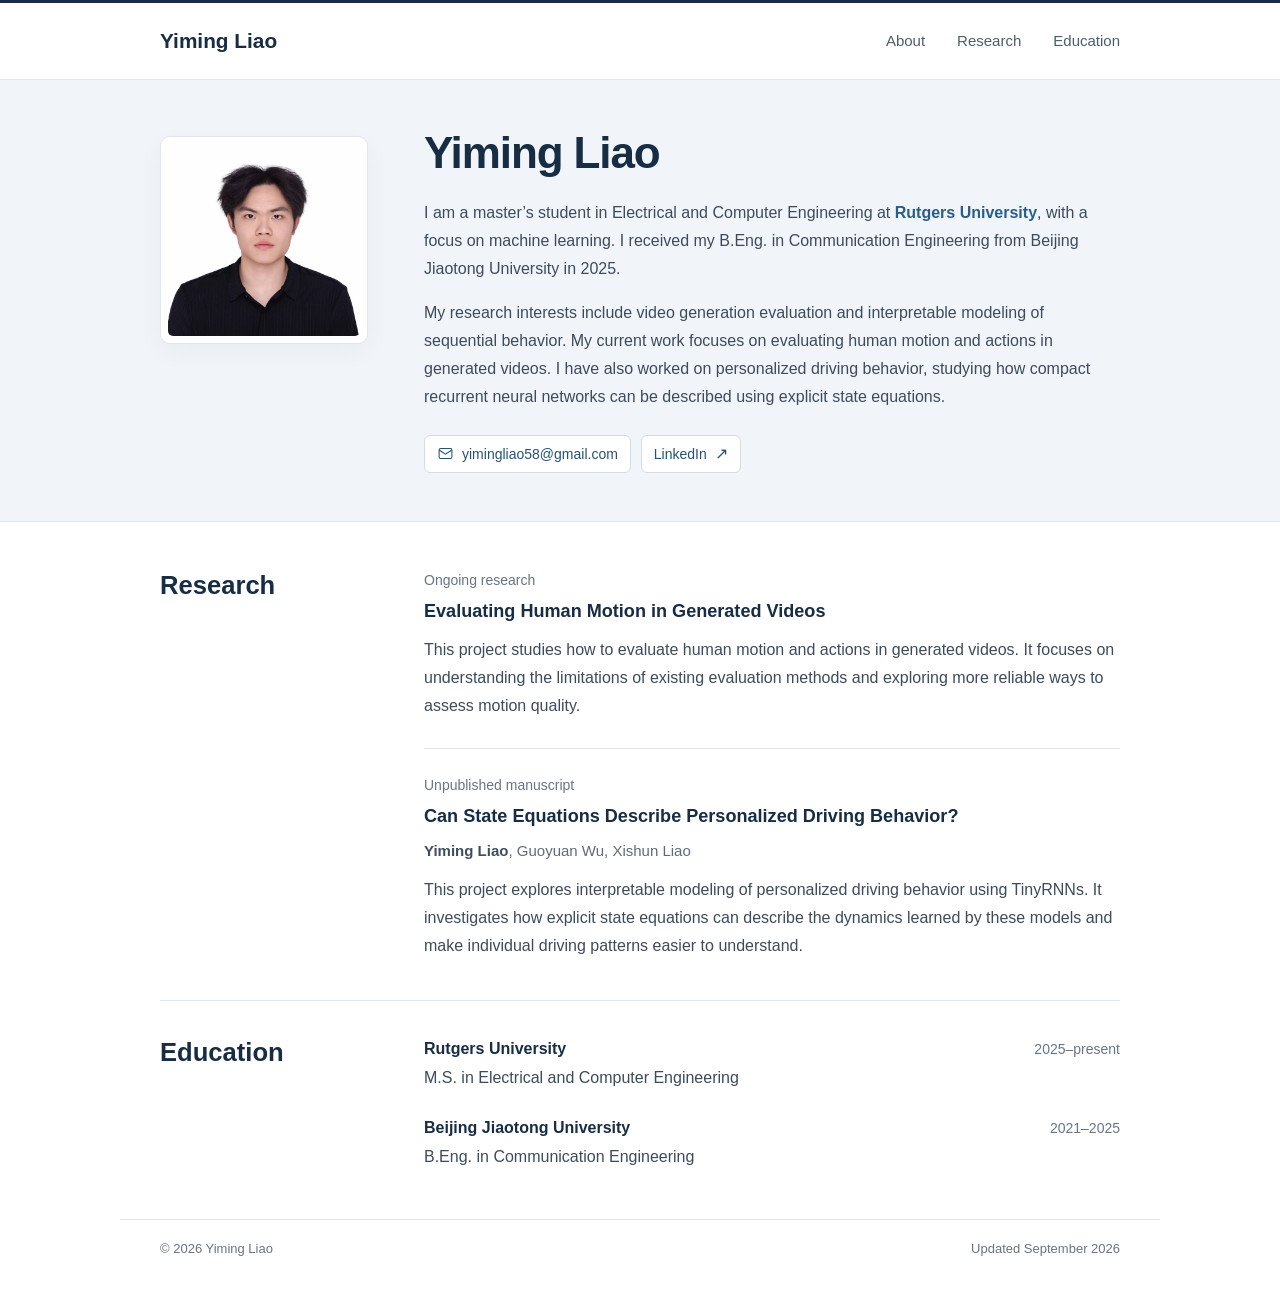
==== index.html @ 3dd678b6 "Publish personal academic website" ====
<!doctype html>
<html lang="en">
<head>
  <meta charset="utf-8">
  <meta name="viewport" content="width=device-width, initial-scale=1">
  <meta name="description" content="Yiming Liao is a master's student in Electrical and Computer Engineering at Rutgers University. His research interests include video generation evaluation and interpretable modeling of driving behavior.">
  <meta name="theme-color" content="#f1f5f9">
  <meta property="og:title" content="Yiming Liao">
  <meta property="og:description" content="Personal academic homepage of Yiming Liao, a master's student in Electrical and Computer Engineering at Rutgers University.">
  <meta property="og:type" content="website">
  <title>Yiming Liao</title>
  <link rel="icon" type="image/svg+xml" href="data:image/svg+xml,%3Csvg xmlns='http://www.w3.org/2000/svg' viewBox='0 0 40 40'%3E%3Crect width='40' height='40' rx='8' fill='%23182c42'/%3E%3Ctext x='20' y='28' text-anchor='middle' font-family='Georgia,serif' font-size='25' fill='white'%3Ey%3C/text%3E%3Cpath d='M27 8h6v3h-6z' fill='%23bb3547'/%3E%3C/svg%3E">
  <link rel="stylesheet" href="styles.css">
</head>
<body>
  <a class="skip-link" href="#main">Skip to content</a>
  <header class="site-header">
    <div class="shell header-inner">
      <a class="site-name" href="#about">Yiming Liao</a>
      <nav aria-label="Main navigation">
        <a href="#about">About</a>
        <a href="#research">Research</a>
        <a href="#education">Education</a>
      </nav>
    </div>
  </header>

  <main id="main">
    <section id="about" class="profile-section" aria-labelledby="name">
      <div class="shell profile-grid">
        <div class="portrait-frame">
          <img class="profile-photo" src="assets/yiming-liao.jpg" alt="Portrait of Yiming Liao" width="1280" height="1280" decoding="async" fetchpriority="high">
        </div>
        <div class="about-text">
          <h1 id="name">Yiming Liao</h1>
          <p>I am a master’s student in Electrical and Computer Engineering at <a href="https://www.rutgers.edu/">Rutgers University</a>, with a focus on machine learning. I received my B.Eng. in Communication Engineering from Beijing Jiaotong University in 2025.</p>
          <p>My research interests include video generation evaluation and interpretable modeling of sequential behavior. My current work focuses on evaluating human motion and actions in generated videos. I have also worked on personalized driving behavior, studying how compact recurrent neural networks can be described using explicit state equations.</p>
          <div id="contact" class="contact-links" aria-label="Contact information">
            <a class="contact-link" href="mailto:yimingliao58@gmail.com">
              <svg viewBox="0 0 24 24" fill="none" stroke="currentColor" stroke-width="1.5" aria-hidden="true"><rect x="3" y="5" width="18" height="14" rx="2"/><path d="m3 7 9 6 9-6"/></svg>
              yimingliao58@gmail.com
            </a>
            <a class="contact-link" href="https://www.linkedin.com/in/yiming-liao-5a7925396/" target="_blank" rel="noopener noreferrer">LinkedIn <span class="external-arrow" aria-hidden="true">↗</span></a>
          </div>
        </div>
      </div>
    </section>

    <div class="shell main-content">
      <section id="research" class="content-section" aria-labelledby="research-title">
        <div class="section-heading"><h2 id="research-title">Research</h2></div>
        <div class="section-body">
          <article class="research-entry" aria-labelledby="video-title">
            <p class="publication-note">Ongoing research</p>
            <h3 id="video-title">Evaluating Human Motion in Generated Videos</h3>
            <p>This project studies how to evaluate human motion and actions in generated videos. It focuses on understanding the limitations of existing evaluation methods and exploring more reliable ways to assess motion quality.</p>
          </article>
          <article class="research-entry" aria-labelledby="driving-title">
            <p class="publication-note">Unpublished manuscript</p>
            <h3 id="driving-title">Can State Equations Describe Personalized Driving Behavior?</h3>
            <p class="authors"><strong>Yiming Liao</strong>, Guoyuan Wu, Xishun Liao</p>
            <p>This project explores interpretable modeling of personalized driving behavior using TinyRNNs. It investigates how explicit state equations can describe the dynamics learned by these models and make individual driving patterns easier to understand.</p>
          </article>
        </div>
      </section>

      <section id="education" class="content-section education" aria-labelledby="education-title">
        <div class="section-heading"><h2 id="education-title">Education</h2></div>
        <div class="section-body">
          <div class="education-row">
            <div><h3>Rutgers University</h3><p>M.S. in Electrical and Computer Engineering</p></div>
            <p class="education-date">2025–present</p>
          </div>
          <div class="education-row">
            <div><h3>Beijing Jiaotong University</h3><p>B.Eng. in Communication Engineering</p></div>
            <p class="education-date">2021–2025</p>
          </div>
        </div>
      </section>
    </div>
  </main>

  <footer class="shell footer">
    <span>© 2026 Yiming Liao</span>
    <span>Updated September 2026</span>
  </footer>
</body>
</html>
---- styles.css ----
:root {
  color-scheme: light;
  --ink: #172d44;
  --text: #3d4b5b;
  --muted: #677586;
  --link: #285e88;
  --line: #dfe6ed;
  --profile: #f1f5f9;
}
* { box-sizing: border-box; }
html { scroll-behavior: smooth; scroll-padding-top: 24px; }
body { margin: 0; background: #fff; color: var(--text); font-family: "Segoe UI", Arial, sans-serif; font-size: 1rem; line-height: 1.75; -webkit-font-smoothing: antialiased; }
a { color: var(--link); text-decoration: none; }
a:hover { color: var(--ink); text-decoration: none; }
a:focus-visible { outline: 2px solid var(--link); outline-offset: 5px; border-radius: 3px; }
p { margin: 0 0 16px; }
.shell { width: min(1040px, 100%); margin-inline: auto; padding-inline: 40px; }
.site-header { border-top: 3px solid var(--ink); border-bottom: 1px solid var(--line); background: #fff; }
.header-inner { display: flex; align-items: center; justify-content: space-between; gap: 24px; min-height: 76px; }
.site-name { color: var(--ink); font-size: 1.3rem; font-weight: 600; white-space: nowrap; }
nav { display: flex; flex-wrap: wrap; align-items: center; gap: 32px; font-size: .9375rem; }
nav a { color: #4c5d6e; padding-block: 9px; }
nav a:hover { color: var(--ink); }
.profile-section { background: var(--profile); border-bottom: 1px solid var(--line); }
.profile-grid { display: grid; grid-template-columns: 208px minmax(0, 1fr); gap: 56px; align-items: start; padding-block: 48px; }
.portrait-frame { margin-top: 8px; padding: 7px; background: #fff; border: 1px solid #e1e7ed; border-radius: 10px; box-shadow: 0 8px 24px #18364d0b; }
.profile-photo { display: block; width: 100%; max-width: 100%; height: auto; border-radius: 5px; }
.about-text { min-width: 0; }
h1 { color: var(--ink); font-family: inherit; font-weight: 600; font-size: 2.75rem; line-height: 1.15; letter-spacing: -.025em; margin: 0 0 20px; }
.about-text > p:last-of-type { margin-bottom: 0; }
.about-text p a { font-weight: 600; }
.contact-links { display: flex; align-items: center; flex-wrap: wrap; gap: 10px; margin-top: 24px; }
.contact-link { display: inline-flex; align-items: center; gap: 8px; padding: 7px 12px; border: 1px solid #d3dde6; border-radius: 6px; background: #fff; color: #285274; font-size: .875rem; line-height: 1.6; overflow-wrap: anywhere; transition: border-color .15s, background-color .15s; }
.contact-link:hover { border-color: #8ea6bb; background: #f8fafc; text-decoration: none; }
.contact-link svg { width: 17px; height: 17px; flex-shrink: 0; }
.external-arrow { font-size: 1rem; line-height: 1; }
.main-content { padding-top: 48px; }
.content-section { display: grid; grid-template-columns: 208px minmax(0, 1fr); gap: 56px; }
.content-section + .content-section { border-top: 1px solid var(--line); margin-top: 40px; padding-top: 36px; }
.section-heading h2 { color: var(--ink); font-family: inherit; font-size: 1.6rem; font-weight: 600; line-height: 1.25; margin: 0; }
.section-body { min-width: 0; }
h3 { color: var(--ink); font-size: 1.13rem; font-weight: 600; line-height: 1.5; margin: 0 0 11px; }
.research-entry + .research-entry { margin-top: 28px; border-top: 1px solid var(--line); padding-top: 26px; }
.research-entry > p:last-child { margin-bottom: 0; }
.publication-note { color: var(--muted); font-size: .875rem; line-height: 1.5; margin-bottom: 7px; }
.authors { color: #5e6c7b; font-size: .9375rem; margin: -3px 0 12px; }
.authors strong { color: #3e4e60; font-weight: 600; }
.education-row { display: flex; justify-content: space-between; align-items: baseline; gap: 24px; }
.education-row + .education-row { margin-top: 24px; }
.education-row h3 { font-size: 1rem; margin-bottom: 3px; }
.education-row p { margin: 0; }
.education-date { flex-shrink: 0; color: var(--muted); font-size: .875rem; white-space: nowrap; font-variant-numeric: tabular-nums; }
.footer { display: flex; justify-content: space-between; flex-wrap: wrap; gap: 8px 20px; border-top: 1px solid var(--line); color: var(--muted); font-size: .8125rem; margin-top: 48px; padding-top: 18px; padding-bottom: 28px; }
.skip-link { position: fixed; z-index: 10; left: 16px; top: -120px; background: #fff; padding: 8px 14px; border: 1px solid var(--link); }
.skip-link:focus { top: 12px; }
@media (max-width: 860px) {
  .shell { padding-inline: 30px; }
  .profile-grid, .content-section { grid-template-columns: 172px minmax(0, 1fr); gap: 36px; }
  .education-row { flex-direction: column; gap: 4px; }
}
@media (max-width: 640px) {
  .shell { padding-inline: 24px; }
  .header-inner { min-height: 60px; justify-content: center; }
  .site-name { display: none; }
  nav { gap: 32px; font-size: .9375rem; }
  .profile-grid { grid-template-columns: 110px minmax(0, 1fr); gap: 22px; padding-block: 30px 32px; }
  .portrait-frame { grid-column: 1; grid-row: 1; width: 110px; align-self: center; margin: 0; padding: 4px; }
  .about-text { display: contents; }
  h1 { grid-column: 2; grid-row: 1; align-self: center; font-size: 2.2rem; margin: 0; }
  .about-text > p { grid-column: 1 / -1; margin: 0; }
  .contact-links { grid-column: 1 / -1; margin-top: 0; gap: 8px; }
  .contact-link { padding: 7px 10px; }
  .main-content { padding-top: 34px; }
  .content-section { grid-template-columns: minmax(0, 1fr); gap: 22px; }
  .section-heading h2 { font-size: 1.5rem; }
  .content-section + .content-section { margin-top: 32px; padding-top: 30px; }
  .education-row { gap: 4px; }
  .footer { margin-top: 36px; }
}
@media (max-width: 380px) {
  .shell { padding-inline: 20px; }
  nav { gap: 28px; }
}
@media (prefers-reduced-motion: reduce) {
  html { scroll-behavior: auto; }
  .contact-link { transition: none; }
}
@media print {
  .site-header, .skip-link { display: none; }
  .profile-section { background: #fff; }
  .shell { max-width: none; padding-inline: 0; }
  .portrait-frame { box-shadow: none; }
  a { color: inherit; }
  .research-entry, .education-row { break-inside: avoid; }
}
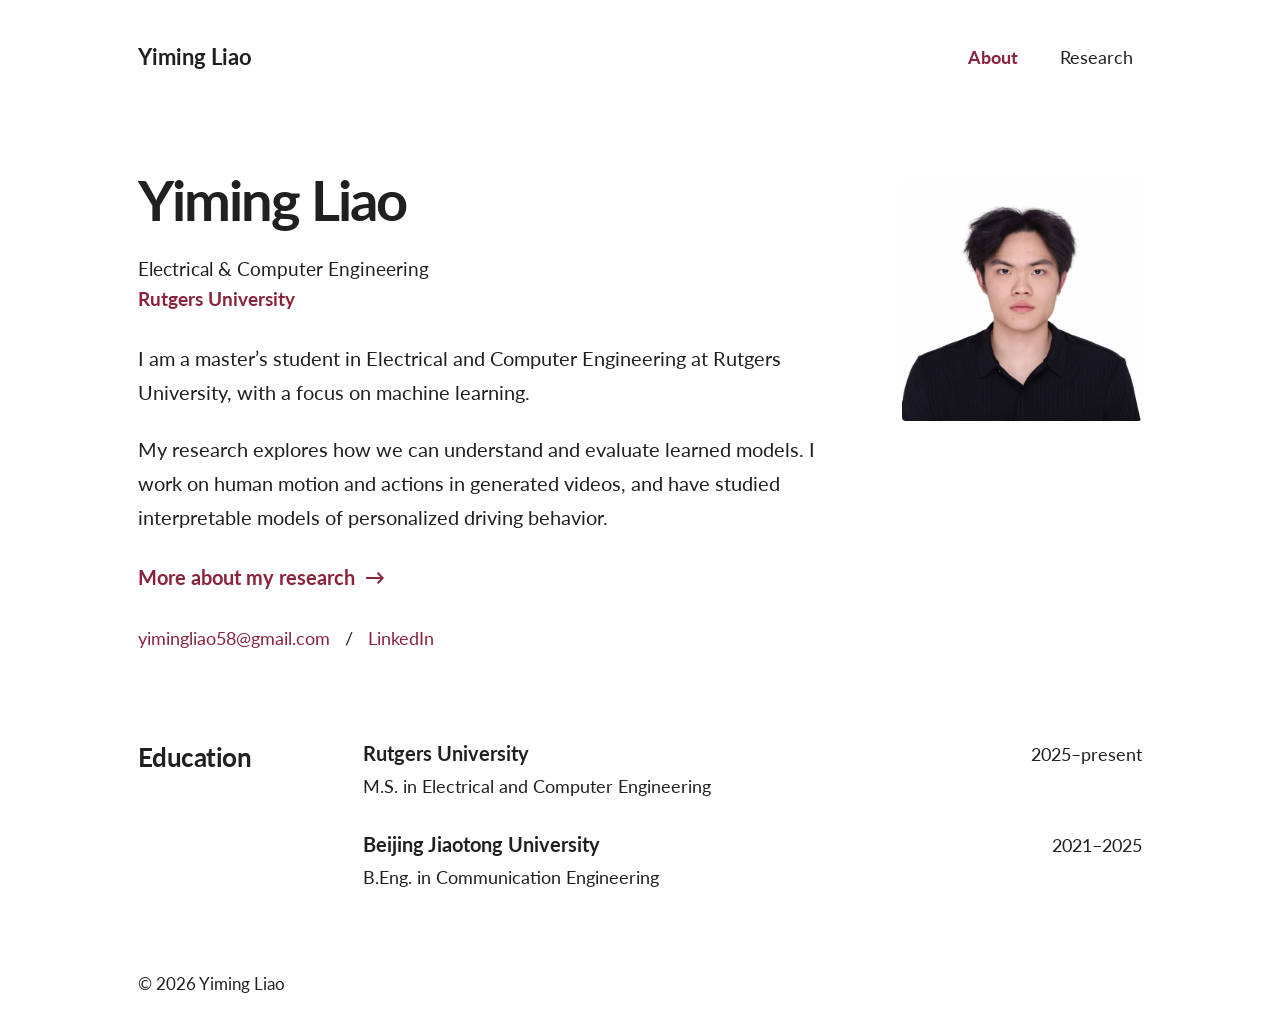
==== commit 7bc7d139: "Redesign academic homepage and add a dedicated research page" ====
--- a/index.html
+++ b/index.html
@@ -3,86 +3,61 @@
 <head>
   <meta charset="utf-8">
   <meta name="viewport" content="width=device-width, initial-scale=1">
-  <meta name="description" content="Yiming Liao is a master's student in Electrical and Computer Engineering at Rutgers University. His research interests include video generation evaluation and interpretable modeling of driving behavior.">
-  <meta name="theme-color" content="#f1f5f9">
+  <meta name="description" content="Yiming Liao is a master's student in Electrical and Computer Engineering at Rutgers University, working on machine learning, video generation evaluation, and interpretable models.">
+  <meta name="theme-color" content="#ffffff">
   <meta property="og:title" content="Yiming Liao">
   <meta property="og:description" content="Personal academic homepage of Yiming Liao, a master's student in Electrical and Computer Engineering at Rutgers University.">
   <meta property="og:type" content="website">
   <title>Yiming Liao</title>
-  <link rel="icon" type="image/svg+xml" href="data:image/svg+xml,%3Csvg xmlns='http://www.w3.org/2000/svg' viewBox='0 0 40 40'%3E%3Crect width='40' height='40' rx='8' fill='%23182c42'/%3E%3Ctext x='20' y='28' text-anchor='middle' font-family='Georgia,serif' font-size='25' fill='white'%3Ey%3C/text%3E%3Cpath d='M27 8h6v3h-6z' fill='%23bb3547'/%3E%3C/svg%3E">
+  <link rel="icon" type="image/svg+xml" href="data:image/svg+xml,%3Csvg xmlns='http://www.w3.org/2000/svg' viewBox='0 0 40 40'%3E%3Crect width='40' height='40' rx='5' fill='%238a233b'/%3E%3Ctext x='20' y='28' text-anchor='middle' font-family='Arial,sans-serif' font-size='25' fill='white'%3Ey%3C/text%3E%3C/svg%3E">
+  <link rel="preload" href="assets/fonts/Lato-Regular.ttf" as="font" type="font/ttf" crossorigin>
   <link rel="stylesheet" href="styles.css">
 </head>
 <body>
   <a class="skip-link" href="#main">Skip to content</a>
-  <header class="site-header">
-    <div class="shell header-inner">
-      <a class="site-name" href="#about">Yiming Liao</a>
+  <div class="site-shell">
+    <header class="site-header">
+      <a class="site-name" href="./">Yiming Liao</a>
       <nav aria-label="Main navigation">
-        <a href="#about">About</a>
-        <a href="#research">Research</a>
-        <a href="#education">Education</a>
+        <a href="./" aria-current="page">About</a>
+        <a href="research.html">Research</a>
       </nav>
-    </div>
-  </header>
-
-  <main id="main">
-    <section id="about" class="profile-section" aria-labelledby="name">
-      <div class="shell profile-grid">
-        <div class="portrait-frame">
-          <img class="profile-photo" src="assets/yiming-liao.jpg" alt="Portrait of Yiming Liao" width="1280" height="1280" decoding="async" fetchpriority="high">
-        </div>
-        <div class="about-text">
+    </header>
+    <main id="main">
+      <section class="introduction" aria-labelledby="name">
+        <div class="introduction-text">
           <h1 id="name">Yiming Liao</h1>
-          <p>I am a master’s student in Electrical and Computer Engineering at <a href="https://www.rutgers.edu/">Rutgers University</a>, with a focus on machine learning. I received my B.Eng. in Communication Engineering from Beijing Jiaotong University in 2025.</p>
-          <p>My research interests include video generation evaluation and interpretable modeling of sequential behavior. My current work focuses on evaluating human motion and actions in generated videos. I have also worked on personalized driving behavior, studying how compact recurrent neural networks can be described using explicit state equations.</p>
-          <div id="contact" class="contact-links" aria-label="Contact information">
-            <a class="contact-link" href="mailto:yimingliao58@gmail.com">
-              <svg viewBox="0 0 24 24" fill="none" stroke="currentColor" stroke-width="1.5" aria-hidden="true"><rect x="3" y="5" width="18" height="14" rx="2"/><path d="m3 7 9 6 9-6"/></svg>
-              yimingliao58@gmail.com
-            </a>
-            <a class="contact-link" href="https://www.linkedin.com/in/yiming-liao-5a7925396/" target="_blank" rel="noopener noreferrer">LinkedIn <span class="external-arrow" aria-hidden="true">↗</span></a>
+          <p class="affiliation">Electrical &amp; Computer Engineering<br><a href="https://www.rutgers.edu/">Rutgers University</a></p>
+          <div class="biography">
+            <p>I am a master’s student in Electrical and Computer Engineering at Rutgers University, with a focus on machine learning.</p>
+            <p>My research explores how we can understand and evaluate learned models. I work on human motion and actions in generated videos, and have studied interpretable models of personalized driving behavior.</p>
+            <p class="research-link"><a href="research.html">More about my research <span aria-hidden="true">→</span></a></p>
+          </div>
+          <div class="contact-links" aria-label="Contact information">
+            <a href="mailto:yimingliao58@gmail.com">yimingliao58@gmail.com</a>
+            <span class="contact-separator" aria-hidden="true">/</span>
+            <a href="https://www.linkedin.com/in/yiming-liao-5a7925396/" target="_blank" rel="noopener noreferrer">LinkedIn</a>
           </div>
         </div>
-      </div>
-    </section>
-
-    <div class="shell main-content">
-      <section id="research" class="content-section" aria-labelledby="research-title">
-        <div class="section-heading"><h2 id="research-title">Research</h2></div>
-        <div class="section-body">
-          <article class="research-entry" aria-labelledby="video-title">
-            <p class="publication-note">Ongoing research</p>
-            <h3 id="video-title">Evaluating Human Motion in Generated Videos</h3>
-            <p>This project studies how to evaluate human motion and actions in generated videos. It focuses on understanding the limitations of existing evaluation methods and exploring more reliable ways to assess motion quality.</p>
-          </article>
-          <article class="research-entry" aria-labelledby="driving-title">
-            <p class="publication-note">Unpublished manuscript</p>
-            <h3 id="driving-title">Can State Equations Describe Personalized Driving Behavior?</h3>
-            <p class="authors"><strong>Yiming Liao</strong>, Guoyuan Wu, Xishun Liao</p>
-            <p>This project explores interpretable modeling of personalized driving behavior using TinyRNNs. It investigates how explicit state equations can describe the dynamics learned by these models and make individual driving patterns easier to understand.</p>
-          </article>
-        </div>
+        <figure class="portrait">
+          <img src="assets/yiming-liao.jpg" alt="Portrait of Yiming Liao" width="1280" height="1280" decoding="async" fetchpriority="high">
+        </figure>
       </section>
-
-      <section id="education" class="content-section education" aria-labelledby="education-title">
-        <div class="section-heading"><h2 id="education-title">Education</h2></div>
-        <div class="section-body">
-          <div class="education-row">
+      <section class="education" aria-labelledby="education-title">
+        <h2 id="education-title">Education</h2>
+        <div class="education-list">
+          <div class="education-entry">
             <div><h3>Rutgers University</h3><p>M.S. in Electrical and Computer Engineering</p></div>
             <p class="education-date">2025–present</p>
           </div>
-          <div class="education-row">
+          <div class="education-entry">
             <div><h3>Beijing Jiaotong University</h3><p>B.Eng. in Communication Engineering</p></div>
             <p class="education-date">2021–2025</p>
           </div>
         </div>
       </section>
-    </div>
-  </main>
-
-  <footer class="shell footer">
-    <span>© 2026 Yiming Liao</span>
-    <span>Updated September 2026</span>
-  </footer>
+    </main>
+    <footer class="site-footer"><span>© 2026 Yiming Liao</span></footer>
+  </div>
 </body>
-</html>
+</html>
--- a/styles.css
+++ b/styles.css
@@ -1,95 +1,135 @@
+@font-face {
+  font-family: "Lato";
+  font-style: normal;
+  font-weight: 400;
+  font-display: swap;
+  src: url("assets/fonts/Lato-Regular.ttf") format("truetype");
+}
+@font-face {
+  font-family: "Lato";
+  font-style: normal;
+  font-weight: 700;
+  font-display: swap;
+  src: url("assets/fonts/Lato-Bold.ttf") format("truetype");
+}
 :root {
   color-scheme: light;
-  --ink: #172d44;
-  --text: #3d4b5b;
-  --muted: #677586;
-  --link: #285e88;
-  --line: #dfe6ed;
-  --profile: #f1f5f9;
+  --ink: #202020;
+  --accent: #8a233b;
+  --accent-hover: #5c1426;
+  --link-highlight: #f8edf0;
 }
 * { box-sizing: border-box; }
-html { scroll-behavior: smooth; scroll-padding-top: 24px; }
-body { margin: 0; background: #fff; color: var(--text); font-family: "Segoe UI", Arial, sans-serif; font-size: 1rem; line-height: 1.75; -webkit-font-smoothing: antialiased; }
-a { color: var(--link); text-decoration: none; }
-a:hover { color: var(--ink); text-decoration: none; }
-a:focus-visible { outline: 2px solid var(--link); outline-offset: 5px; border-radius: 3px; }
-p { margin: 0 0 16px; }
-.shell { width: min(1040px, 100%); margin-inline: auto; padding-inline: 40px; }
-.site-header { border-top: 3px solid var(--ink); border-bottom: 1px solid var(--line); background: #fff; }
-.header-inner { display: flex; align-items: center; justify-content: space-between; gap: 24px; min-height: 76px; }
-.site-name { color: var(--ink); font-size: 1.3rem; font-weight: 600; white-space: nowrap; }
-nav { display: flex; flex-wrap: wrap; align-items: center; gap: 32px; font-size: .9375rem; }
-nav a { color: #4c5d6e; padding-block: 9px; }
-nav a:hover { color: var(--ink); }
-.profile-section { background: var(--profile); border-bottom: 1px solid var(--line); }
-.profile-grid { display: grid; grid-template-columns: 208px minmax(0, 1fr); gap: 56px; align-items: start; padding-block: 48px; }
-.portrait-frame { margin-top: 8px; padding: 7px; background: #fff; border: 1px solid #e1e7ed; border-radius: 10px; box-shadow: 0 8px 24px #18364d0b; }
-.profile-photo { display: block; width: 100%; max-width: 100%; height: auto; border-radius: 5px; }
-.about-text { min-width: 0; }
-h1 { color: var(--ink); font-family: inherit; font-weight: 600; font-size: 2.75rem; line-height: 1.15; letter-spacing: -.025em; margin: 0 0 20px; }
-.about-text > p:last-of-type { margin-bottom: 0; }
-.about-text p a { font-weight: 600; }
-.contact-links { display: flex; align-items: center; flex-wrap: wrap; gap: 10px; margin-top: 24px; }
-.contact-link { display: inline-flex; align-items: center; gap: 8px; padding: 7px 12px; border: 1px solid #d3dde6; border-radius: 6px; background: #fff; color: #285274; font-size: .875rem; line-height: 1.6; overflow-wrap: anywhere; transition: border-color .15s, background-color .15s; }
-.contact-link:hover { border-color: #8ea6bb; background: #f8fafc; text-decoration: none; }
-.contact-link svg { width: 17px; height: 17px; flex-shrink: 0; }
-.external-arrow { font-size: 1rem; line-height: 1; }
-.main-content { padding-top: 48px; }
-.content-section { display: grid; grid-template-columns: 208px minmax(0, 1fr); gap: 56px; }
-.content-section + .content-section { border-top: 1px solid var(--line); margin-top: 40px; padding-top: 36px; }
-.section-heading h2 { color: var(--ink); font-family: inherit; font-size: 1.6rem; font-weight: 600; line-height: 1.25; margin: 0; }
-.section-body { min-width: 0; }
-h3 { color: var(--ink); font-size: 1.13rem; font-weight: 600; line-height: 1.5; margin: 0 0 11px; }
-.research-entry + .research-entry { margin-top: 28px; border-top: 1px solid var(--line); padding-top: 26px; }
-.research-entry > p:last-child { margin-bottom: 0; }
-.publication-note { color: var(--muted); font-size: .875rem; line-height: 1.5; margin-bottom: 7px; }
-.authors { color: #5e6c7b; font-size: .9375rem; margin: -3px 0 12px; }
-.authors strong { color: #3e4e60; font-weight: 600; }
-.education-row { display: flex; justify-content: space-between; align-items: baseline; gap: 24px; }
-.education-row + .education-row { margin-top: 24px; }
-.education-row h3 { font-size: 1rem; margin-bottom: 3px; }
-.education-row p { margin: 0; }
-.education-date { flex-shrink: 0; color: var(--muted); font-size: .875rem; white-space: nowrap; font-variant-numeric: tabular-nums; }
-.footer { display: flex; justify-content: space-between; flex-wrap: wrap; gap: 8px 20px; border-top: 1px solid var(--line); color: var(--muted); font-size: .8125rem; margin-top: 48px; padding-top: 18px; padding-bottom: 28px; }
-.skip-link { position: fixed; z-index: 10; left: 16px; top: -120px; background: #fff; padding: 8px 14px; border: 1px solid var(--link); }
-.skip-link:focus { top: 12px; }
-@media (max-width: 860px) {
-  .shell { padding-inline: 30px; }
-  .profile-grid, .content-section { grid-template-columns: 172px minmax(0, 1fr); gap: 36px; }
-  .education-row { flex-direction: column; gap: 4px; }
+html { scroll-behavior: smooth; scroll-padding-top: 32px; }
+body {
+  margin: 0;
+  background: #fff;
+  color: var(--ink);
+  font-family: "Lato", "Helvetica Neue", Arial, sans-serif;
+  font-size: 1.25rem;
+  line-height: 1.7;
+  -webkit-font-smoothing: antialiased;
+}
+a {
+  color: var(--accent);
+  text-decoration: none;
+  text-decoration-line: none;
+  border-radius: 3px;
+  transition: color 160ms ease, background-color 160ms ease;
+}
+a:hover { color: var(--accent-hover); background-color: var(--link-highlight); text-decoration: none; }
+a:active { color: var(--accent-hover); }
+a:focus-visible { outline: 2px solid var(--accent); outline-offset: 5px; }
+p { margin: 0 0 1.15em; }
+h1, h2, h3 { color: var(--ink); font-weight: 700; }
+h1 { margin: 0 0 22px; font-size: clamp(2.5rem, 4.5vw, 3.5rem); line-height: 1.12; letter-spacing: -.035em; }
+h2 { margin: 0; font-size: 1.65rem; line-height: 1.3; letter-spacing: -.02em; }
+h3 { margin: 0 0 5px; font-size: 1.25rem; line-height: 1.4; }
+.site-shell { width: min(1100px, 100%); margin-inline: auto; padding-inline: 48px; }
+.site-header { display: flex; justify-content: space-between; align-items: center; gap: 28px; padding-top: 36px; padding-bottom: 24px; }
+.site-name { color: var(--ink); font-size: 1.35rem; font-weight: 700; white-space: nowrap; }
+.site-name:hover { background: transparent; color: var(--accent); }
+nav { display: flex; gap: 24px; }
+nav a { display: inline-block; color: var(--ink); padding: 7px 9px; font-size: 1.125rem; line-height: 1.6; }
+nav a[aria-current="page"] { color: var(--accent); font-weight: 700; }
+.introduction { display: grid; grid-template-columns: minmax(0, 1fr) 240px; gap: 76px; align-items: start; padding-top: 66px; }
+.introduction-text { min-width: 0; }
+.affiliation { margin: 0 0 27px; font-size: 1.1875rem; line-height: 1.6; }
+.affiliation a { font-weight: 700; }
+.biography p { max-width: 38em; }
+.research-link { margin-top: 26px; margin-bottom: 24px; }
+.research-link a { display: inline-flex; align-items: center; gap: 10px; font-weight: 700; }
+.research-link span { display: inline-block; transition: transform 160ms ease; }
+.research-link a:hover span { transform: translateX(4px); }
+.contact-links { display: flex; flex-wrap: wrap; align-items: center; gap: 8px 15px; font-size: 1.125rem; }
+.contact-links a { padding-block: 5px; overflow-wrap: anywhere; }
+.contact-separator { color: var(--ink); }
+.portrait { margin: 12px 0 0; }
+.portrait img { display: block; width: 100%; height: auto; border-radius: 4px; }
+.education { display: grid; grid-template-columns: 185px minmax(0, 1fr); gap: 40px; margin-top: 80px; }
+.education h2 { padding-top: 1px; }
+.education-list { min-width: 0; }
+.education-entry { display: flex; justify-content: space-between; align-items: baseline; gap: 25px; }
+.education-entry + .education-entry { margin-top: 28px; }
+.education-entry p { margin: 0; font-size: 1.125rem; line-height: 1.65; }
+.education-date { white-space: nowrap; font-variant-numeric: tabular-nums; }
+.site-footer { display: flex; justify-content: space-between; flex-wrap: wrap; gap: 12px 24px; margin-top: 78px; padding-bottom: 34px; font-size: 1.0625rem; }
+.research-page { padding-top: 66px; }
+.page-introduction { max-width: 750px; margin-bottom: 64px; }
+.page-introduction p { max-width: 35em; margin: 0; }
+.project { display: grid; grid-template-columns: 185px minmax(0, 1fr); gap: 40px; }
+.project + .project { margin-top: 65px; }
+.project-topic p { margin: 4px 0 0; color: var(--accent); font-size: 1.125rem; font-weight: 700; line-height: 1.5; }
+.project-body { min-width: 0; }
+.project h2 { margin-bottom: 22px; font-size: 1.75rem; line-height: 1.35; }
+.project-body > p:last-child { margin-bottom: 0; }
+.project-authors { font-size: 1.125rem; line-height: 1.65; margin-top: -4px; margin-bottom: 20px; }
+.manuscript-status { font-size: 1.125rem; }
+.skip-link { position: absolute; top: 12px; left: 16px; padding: 8px 14px; background: #fff; transform: translateY(-180%); z-index: 10; }
+.skip-link:focus { transform: none; }
+@media (max-width: 900px) {
+  .site-shell { padding-inline: 36px; }
+  .introduction { grid-template-columns: minmax(0, 1fr) 190px; gap: 40px; }
+  .education, .project { grid-template-columns: 155px minmax(0, 1fr); gap: 32px; }
+  .education-entry { flex-direction: column; gap: 6px; }
 }
 @media (max-width: 640px) {
-  .shell { padding-inline: 24px; }
-  .header-inner { min-height: 60px; justify-content: center; }
-  .site-name { display: none; }
-  nav { gap: 32px; font-size: .9375rem; }
-  .profile-grid { grid-template-columns: 110px minmax(0, 1fr); gap: 22px; padding-block: 30px 32px; }
-  .portrait-frame { grid-column: 1; grid-row: 1; width: 110px; align-self: center; margin: 0; padding: 4px; }
-  .about-text { display: contents; }
-  h1 { grid-column: 2; grid-row: 1; align-self: center; font-size: 2.2rem; margin: 0; }
-  .about-text > p { grid-column: 1 / -1; margin: 0; }
-  .contact-links { grid-column: 1 / -1; margin-top: 0; gap: 8px; }
-  .contact-link { padding: 7px 10px; }
-  .main-content { padding-top: 34px; }
-  .content-section { grid-template-columns: minmax(0, 1fr); gap: 22px; }
-  .section-heading h2 { font-size: 1.5rem; }
-  .content-section + .content-section { margin-top: 32px; padding-top: 30px; }
-  .education-row { gap: 4px; }
-  .footer { margin-top: 36px; }
-}
-@media (max-width: 380px) {
-  .shell { padding-inline: 20px; }
-  nav { gap: 28px; }
+  body { font-size: 1.1875rem; line-height: 1.7; }
+  .site-shell { padding-inline: 24px; }
+  .site-header { flex-wrap: wrap; gap: 12px 18px; padding-top: 22px; padding-bottom: 15px; }
+  .site-name { font-size: 1.25rem; }
+  nav { gap: 9px; }
+  nav a { padding: 7px 6px; font-size: 1.0625rem; }
+  .introduction { grid-template-columns: minmax(0, 1fr); gap: 28px; padding-top: 32px; }
+  .portrait { grid-row: 1; width: 156px; margin: 0; }
+  h1 { font-size: 2.6rem; margin-bottom: 18px; }
+  .affiliation { font-size: 1.125rem; margin-bottom: 24px; }
+  .research-link { margin-top: 24px; }
+  .contact-links { gap: 6px 12px; font-size: 1.0625rem; }
+  .education, .project { grid-template-columns: minmax(0, 1fr); gap: 24px; }
+  .education { margin-top: 58px; }
+  .education-entry + .education-entry { margin-top: 26px; }
+  .education-entry h3 { font-size: 1.1875rem; }
+  .education-entry p { font-size: 1.0625rem; }
+  .site-footer { margin-top: 58px; font-size: 1.0625rem; }
+  .research-page { padding-top: 38px; }
+  .page-introduction { margin-bottom: 44px; }
+  .project { gap: 12px; }
+  .project + .project { margin-top: 48px; }
+  .project h2 { font-size: 1.5rem; margin-bottom: 18px; }
+  .project-topic p, .project-authors, .manuscript-status { font-size: 1.0625rem; }
 }
 @media (prefers-reduced-motion: reduce) {
   html { scroll-behavior: auto; }
-  .contact-link { transition: none; }
+  a, .research-link span { transition: none; }
+  .research-link a:hover span { transform: none; }
 }
 @media print {
-  .site-header, .skip-link { display: none; }
-  .profile-section { background: #fff; }
-  .shell { max-width: none; padding-inline: 0; }
-  .portrait-frame { box-shadow: none; }
+  body { font-size: 12pt; }
+  .site-header, .skip-link, .site-footer { display: none; }
+  .site-shell { width: 100%; padding: 0; }
+  .introduction, .research-page { padding-top: 0; }
+  .education { margin-top: 32px; }
+  .project { break-inside: avoid; }
   a { color: inherit; }
-  .research-entry, .education-row { break-inside: avoid; }
-}
+}
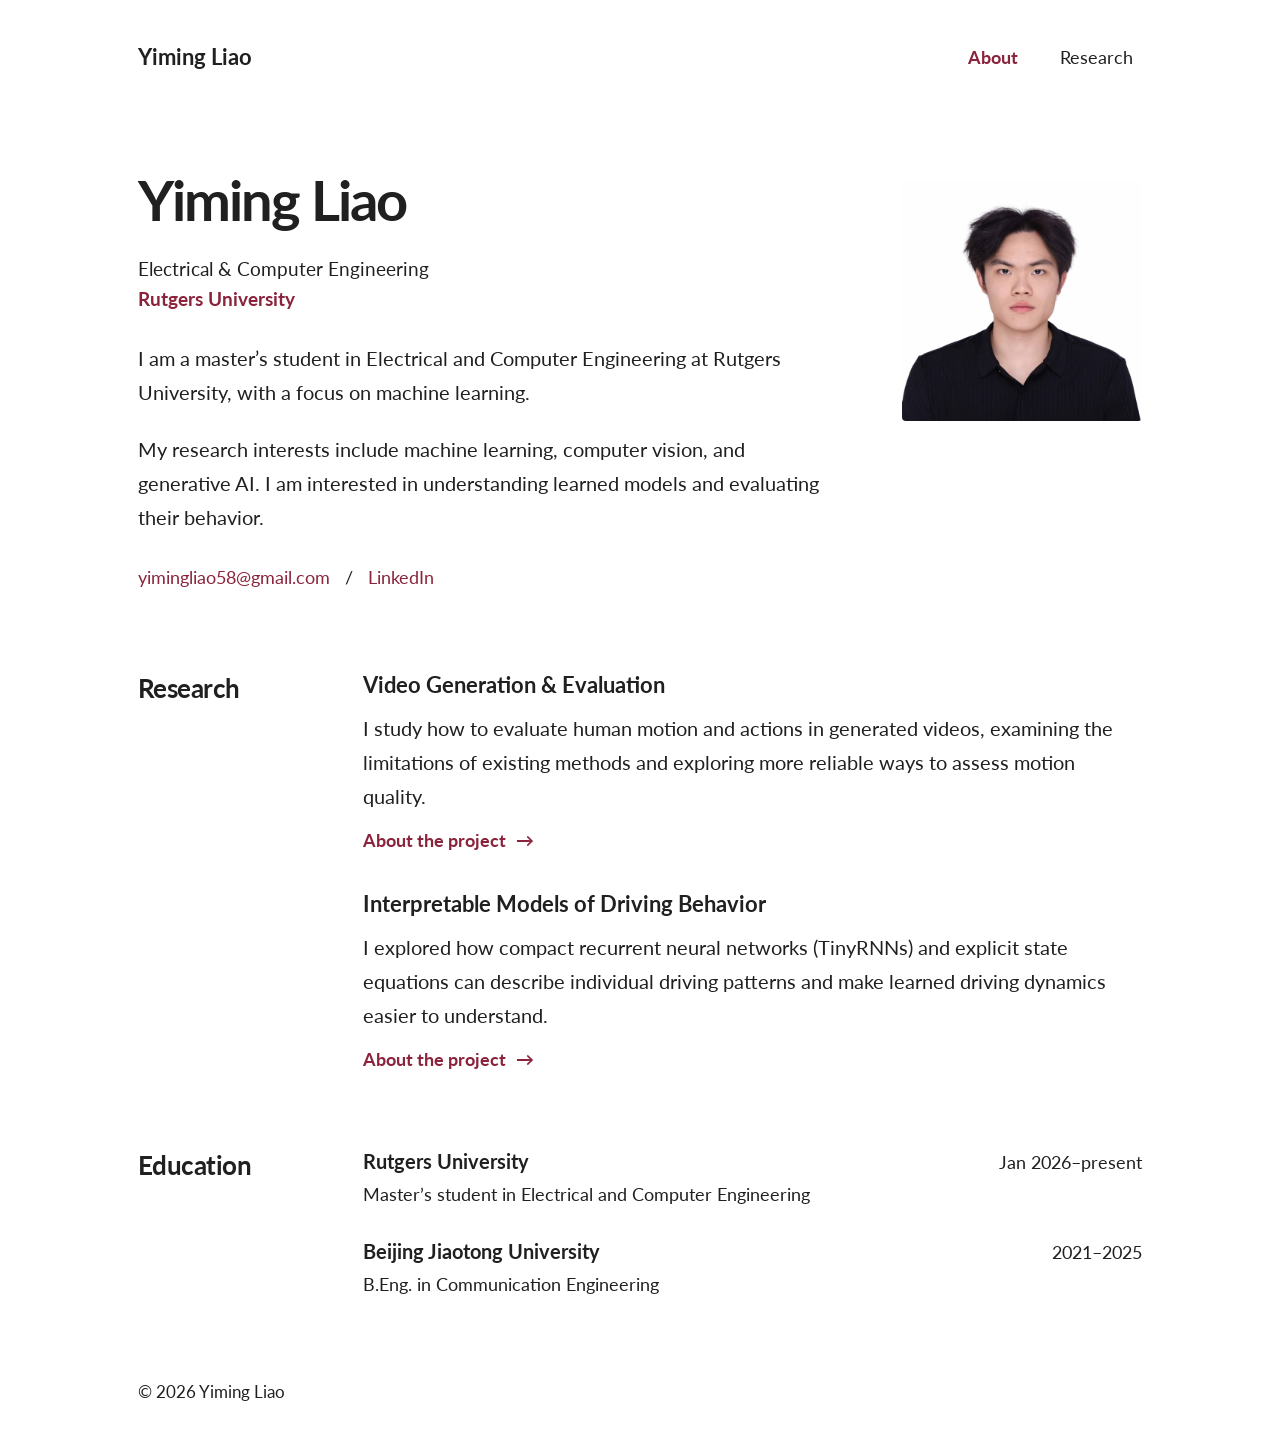
==== commit 6a724857: "Summarize research projects on the homepage" ====
--- a/index.html
+++ b/index.html
@@ -30,8 +30,7 @@
           <p class="affiliation">Electrical &amp; Computer Engineering<br><a href="https://www.rutgers.edu/">Rutgers University</a></p>
           <div class="biography">
             <p>I am a master’s student in Electrical and Computer Engineering at Rutgers University, with a focus on machine learning.</p>
-            <p>My research explores how we can understand and evaluate learned models. I work on human motion and actions in generated videos, and have studied interpretable models of personalized driving behavior.</p>
-            <p class="research-link"><a href="research.html">More about my research <span aria-hidden="true">→</span></a></p>
+            <p>My research interests include machine learning, computer vision, and generative AI. I am interested in understanding learned models and evaluating their behavior.</p>
           </div>
           <div class="contact-links" aria-label="Contact information">
             <a href="mailto:yimingliao58@gmail.com">yimingliao58@gmail.com</a>
@@ -43,12 +42,27 @@
           <img src="assets/yiming-liao.jpg" alt="Portrait of Yiming Liao" width="1280" height="1280" decoding="async" fetchpriority="high">
         </figure>
       </section>
+      <section class="research-overview" aria-labelledby="research-title">
+        <h2 id="research-title">Research</h2>
+        <div class="research-summaries">
+          <article class="research-summary" aria-labelledby="video-summary-title">
+            <h3 id="video-summary-title">Video Generation &amp; Evaluation</h3>
+            <p>I study how to evaluate human motion and actions in generated videos, examining the limitations of existing methods and exploring more reliable ways to assess motion quality.</p>
+            <p class="research-link"><a href="research.html#video-generation" aria-label="Read more about video generation and evaluation">About the project <span aria-hidden="true">→</span></a></p>
+          </article>
+          <article class="research-summary" aria-labelledby="driving-summary-title">
+            <h3 id="driving-summary-title">Interpretable Models of Driving Behavior</h3>
+            <p>I explored how compact recurrent neural networks (TinyRNNs) and explicit state equations can describe individual driving patterns and make learned driving dynamics easier to understand.</p>
+            <p class="research-link"><a href="research.html#interpretable-models" aria-label="Read more about interpretable models of driving behavior">About the project <span aria-hidden="true">→</span></a></p>
+          </article>
+        </div>
+      </section>
       <section class="education" aria-labelledby="education-title">
         <h2 id="education-title">Education</h2>
         <div class="education-list">
           <div class="education-entry">
-            <div><h3>Rutgers University</h3><p>M.S. in Electrical and Computer Engineering</p></div>
-            <p class="education-date">2025–present</p>
+            <div><h3>Rutgers University</h3><p>Master’s student in Electrical and Computer Engineering</p></div>
+            <p class="education-date">Jan 2026–present</p>
           </div>
           <div class="education-entry">
             <div><h3>Beijing Jiaotong University</h3><p>B.Eng. in Communication Engineering</p></div>
--- a/styles.css
+++ b/styles.css
@@ -66,8 +66,13 @@
 .contact-separator { color: var(--ink); }
 .portrait { margin: 12px 0 0; }
 .portrait img { display: block; width: 100%; height: auto; border-radius: 4px; }
-.education { display: grid; grid-template-columns: 185px minmax(0, 1fr); gap: 40px; margin-top: 80px; }
-.education h2 { padding-top: 1px; }
+.research-overview, .education { display: grid; grid-template-columns: 185px minmax(0, 1fr); gap: 40px; margin-top: 72px; }
+.research-overview h2, .education h2 { padding-top: 1px; }
+.research-summaries { min-width: 0; }
+.research-summary + .research-summary { margin-top: 34px; }
+.research-summary h3 { margin-bottom: 10px; font-size: 1.375rem; }
+.research-summary > p { margin-bottom: 0; }
+.research-summary .research-link { margin-top: 12px; font-size: 1.125rem; }
 .education-list { min-width: 0; }
 .education-entry { display: flex; justify-content: space-between; align-items: baseline; gap: 25px; }
 .education-entry + .education-entry { margin-top: 28px; }
@@ -90,7 +95,7 @@
 @media (max-width: 900px) {
   .site-shell { padding-inline: 36px; }
   .introduction { grid-template-columns: minmax(0, 1fr) 190px; gap: 40px; }
-  .education, .project { grid-template-columns: 155px minmax(0, 1fr); gap: 32px; }
+  .research-overview, .education, .project { grid-template-columns: 155px minmax(0, 1fr); gap: 32px; }
   .education-entry { flex-direction: column; gap: 6px; }
 }
 @media (max-width: 640px) {
@@ -106,8 +111,9 @@
   .affiliation { font-size: 1.125rem; margin-bottom: 24px; }
   .research-link { margin-top: 24px; }
   .contact-links { gap: 6px 12px; font-size: 1.0625rem; }
-  .education, .project { grid-template-columns: minmax(0, 1fr); gap: 24px; }
-  .education { margin-top: 58px; }
+  .research-overview, .education, .project { grid-template-columns: minmax(0, 1fr); gap: 24px; }
+  .research-overview, .education { margin-top: 58px; }
+  .research-summary h3 { font-size: 1.3125rem; }
   .education-entry + .education-entry { margin-top: 26px; }
   .education-entry h3 { font-size: 1.1875rem; }
   .education-entry p { font-size: 1.0625rem; }
@@ -129,7 +135,7 @@
   .site-header, .skip-link, .site-footer { display: none; }
   .site-shell { width: 100%; padding: 0; }
   .introduction, .research-page { padding-top: 0; }
-  .education { margin-top: 32px; }
-  .project { break-inside: avoid; }
+  .research-overview, .education { margin-top: 32px; }
+  .research-summary, .project { break-inside: avoid; }
   a { color: inherit; }
 }
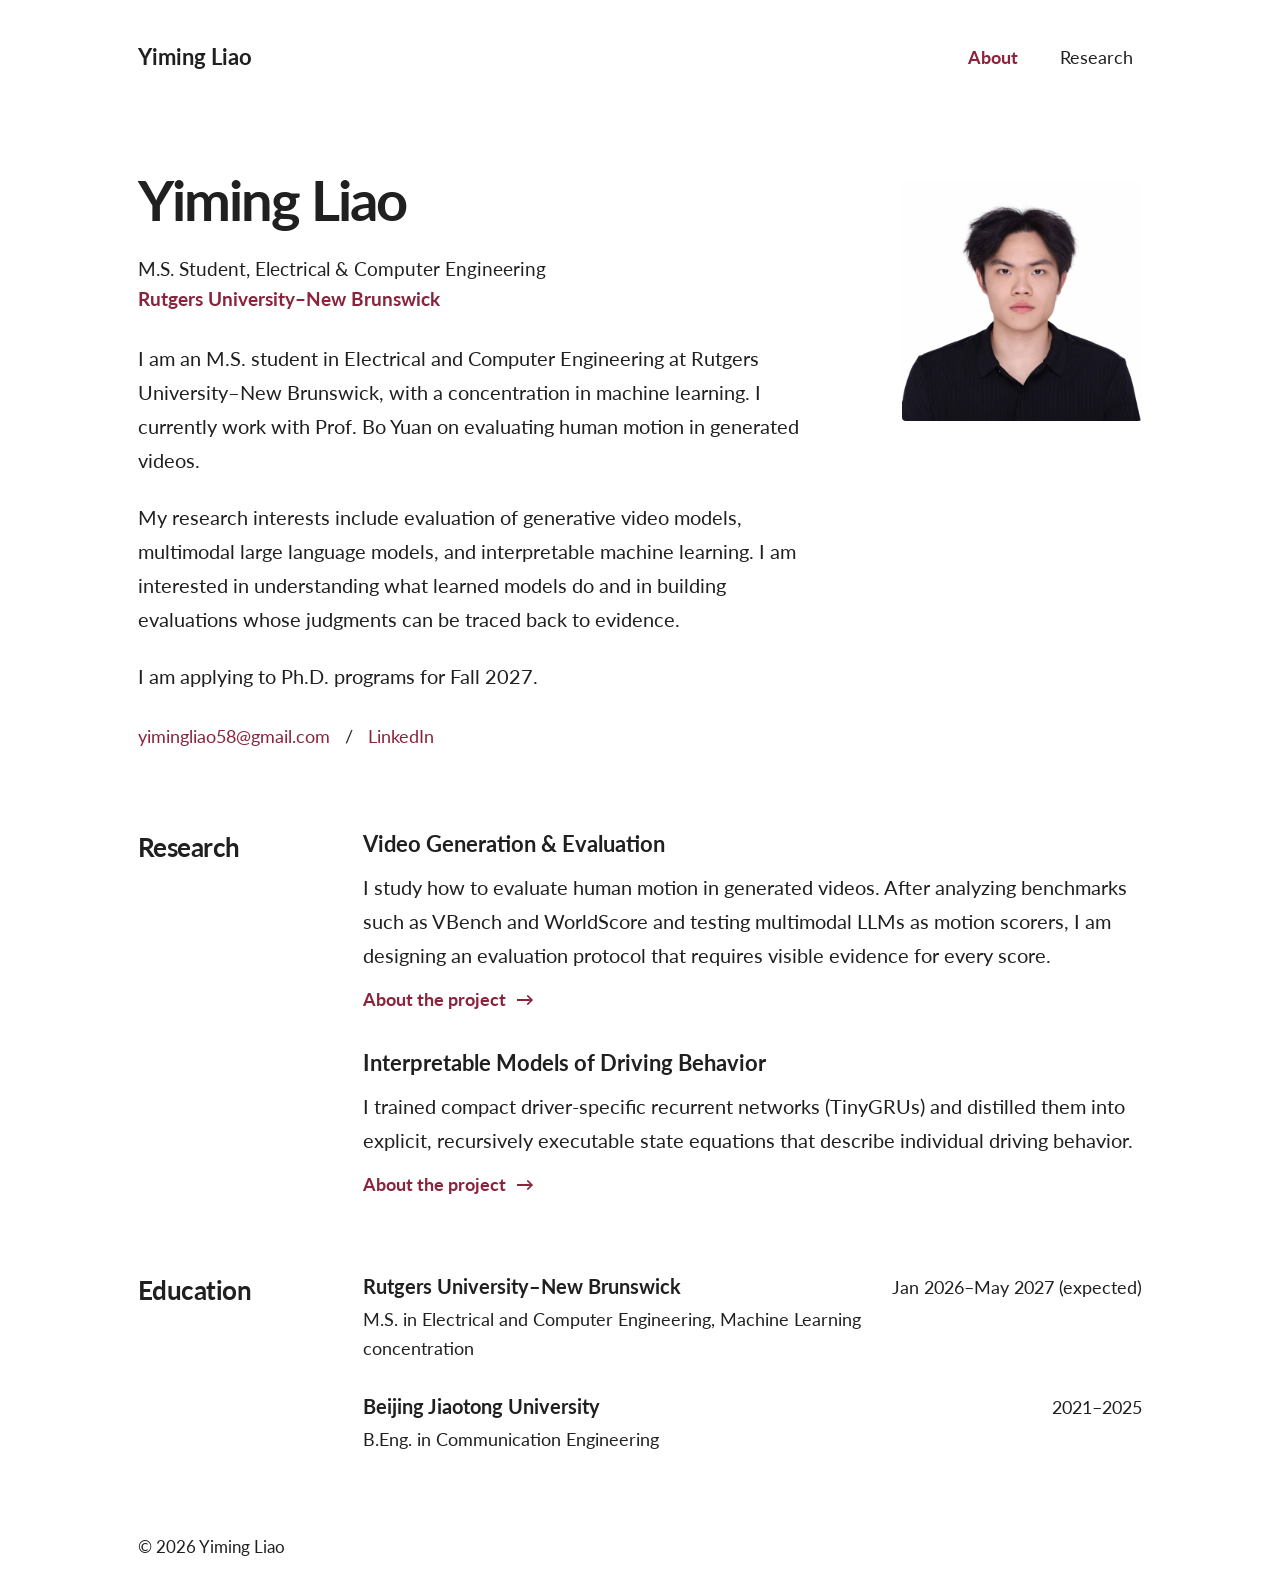
==== commit cf08bfae: "Update profile for PhD applications: M.S. details, project specifics, undergraduate work Co-Authored" ====
--- a/index.html
+++ b/index.html
@@ -3,10 +3,10 @@
 <head>
   <meta charset="utf-8">
   <meta name="viewport" content="width=device-width, initial-scale=1">
-  <meta name="description" content="Yiming Liao is a master's student in Electrical and Computer Engineering at Rutgers University, working on machine learning, video generation evaluation, and interpretable models.">
+  <meta name="description" content="Yiming Liao is an M.S. student in Electrical and Computer Engineering at Rutgers University–New Brunswick, working on video generation evaluation and interpretable machine learning.">
   <meta name="theme-color" content="#ffffff">
   <meta property="og:title" content="Yiming Liao">
-  <meta property="og:description" content="Personal academic homepage of Yiming Liao, a master's student in Electrical and Computer Engineering at Rutgers University.">
+  <meta property="og:description" content="Personal academic homepage of Yiming Liao, an M.S. student in Electrical and Computer Engineering at Rutgers University.">
   <meta property="og:type" content="website">
   <title>Yiming Liao</title>
   <link rel="icon" type="image/svg+xml" href="data:image/svg+xml,%3Csvg xmlns='http://www.w3.org/2000/svg' viewBox='0 0 40 40'%3E%3Crect width='40' height='40' rx='5' fill='%238a233b'/%3E%3Ctext x='20' y='28' text-anchor='middle' font-family='Arial,sans-serif' font-size='25' fill='white'%3Ey%3C/text%3E%3C/svg%3E">
@@ -27,10 +27,11 @@
       <section class="introduction" aria-labelledby="name">
         <div class="introduction-text">
           <h1 id="name">Yiming Liao</h1>
-          <p class="affiliation">Electrical &amp; Computer Engineering<br><a href="https://www.rutgers.edu/">Rutgers University</a></p>
+          <p class="affiliation">M.S. Student, Electrical &amp; Computer Engineering<br><a href="https://www.rutgers.edu/">Rutgers University–New Brunswick</a></p>
           <div class="biography">
-            <p>I am a master’s student in Electrical and Computer Engineering at Rutgers University, with a focus on machine learning.</p>
-            <p>My research interests include machine learning, computer vision, and generative AI. I am interested in understanding learned models and evaluating their behavior.</p>
+            <p>I am an M.S. student in Electrical and Computer Engineering at Rutgers University–New Brunswick, with a concentration in machine learning. I currently work with Prof. Bo Yuan on evaluating human motion in generated videos.</p>
+            <p>My research interests include evaluation of generative video models, multimodal large language models, and interpretable machine learning. I am interested in understanding what learned models do and in building evaluations whose judgments can be traced back to evidence.</p>
+            <p>I am applying to Ph.D. programs for Fall 2027.</p>
           </div>
           <div class="contact-links" aria-label="Contact information">
             <a href="mailto:yimingliao58@gmail.com">yimingliao58@gmail.com</a>
@@ -47,12 +48,12 @@
         <div class="research-summaries">
           <article class="research-summary" aria-labelledby="video-summary-title">
             <h3 id="video-summary-title">Video Generation &amp; Evaluation</h3>
-            <p>I study how to evaluate human motion and actions in generated videos, examining the limitations of existing methods and exploring more reliable ways to assess motion quality.</p>
+            <p>I study how to evaluate human motion in generated videos. After analyzing benchmarks such as VBench and WorldScore and testing multimodal LLMs as motion scorers, I am designing an evaluation protocol that requires visible evidence for every score.</p>
             <p class="research-link"><a href="research.html#video-generation" aria-label="Read more about video generation and evaluation">About the project <span aria-hidden="true">→</span></a></p>
           </article>
           <article class="research-summary" aria-labelledby="driving-summary-title">
             <h3 id="driving-summary-title">Interpretable Models of Driving Behavior</h3>
-            <p>I explored how compact recurrent neural networks (TinyRNNs) and explicit state equations can describe individual driving patterns and make learned driving dynamics easier to understand.</p>
+            <p>I trained compact driver-specific recurrent networks (TinyGRUs) and distilled them into explicit, recursively executable state equations that describe individual driving behavior.</p>
             <p class="research-link"><a href="research.html#interpretable-models" aria-label="Read more about interpretable models of driving behavior">About the project <span aria-hidden="true">→</span></a></p>
           </article>
         </div>
@@ -61,8 +62,8 @@
         <h2 id="education-title">Education</h2>
         <div class="education-list">
           <div class="education-entry">
-            <div><h3>Rutgers University</h3><p>Master’s student in Electrical and Computer Engineering</p></div>
-            <p class="education-date">Jan 2026–present</p>
+            <div><h3>Rutgers University–New Brunswick</h3><p>M.S. in Electrical and Computer Engineering, Machine Learning concentration</p></div>
+            <p class="education-date">Jan 2026–May 2027 (expected)</p>
           </div>
           <div class="education-entry">
             <div><h3>Beijing Jiaotong University</h3><p>B.Eng. in Communication Engineering</p></div>
--- a/styles.css
+++ b/styles.css
@@ -90,6 +90,12 @@
 .project-body > p:last-child { margin-bottom: 0; }
 .project-authors { font-size: 1.125rem; line-height: 1.65; margin-top: -4px; margin-bottom: 20px; }
 .manuscript-status { font-size: 1.125rem; }
+.project-meta { font-size: 1.0625rem; line-height: 1.6; margin-top: -10px; margin-bottom: 18px; color: #555; }
+.project-points { margin: 0 0 1.15em; padding-left: 1.2em; }
+.project-points li + li { margin-top: 8px; }
+.project-body h3 { margin-top: 30px; font-size: 1.3125rem; }
+.project-body h2 + h3 { margin-top: 0; }
+.project-body h3 + .project-meta { margin-top: 2px; }
 .skip-link { position: absolute; top: 12px; left: 16px; padding: 8px 14px; background: #fff; transform: translateY(-180%); z-index: 10; }
 .skip-link:focus { transform: none; }
 @media (max-width: 900px) {
